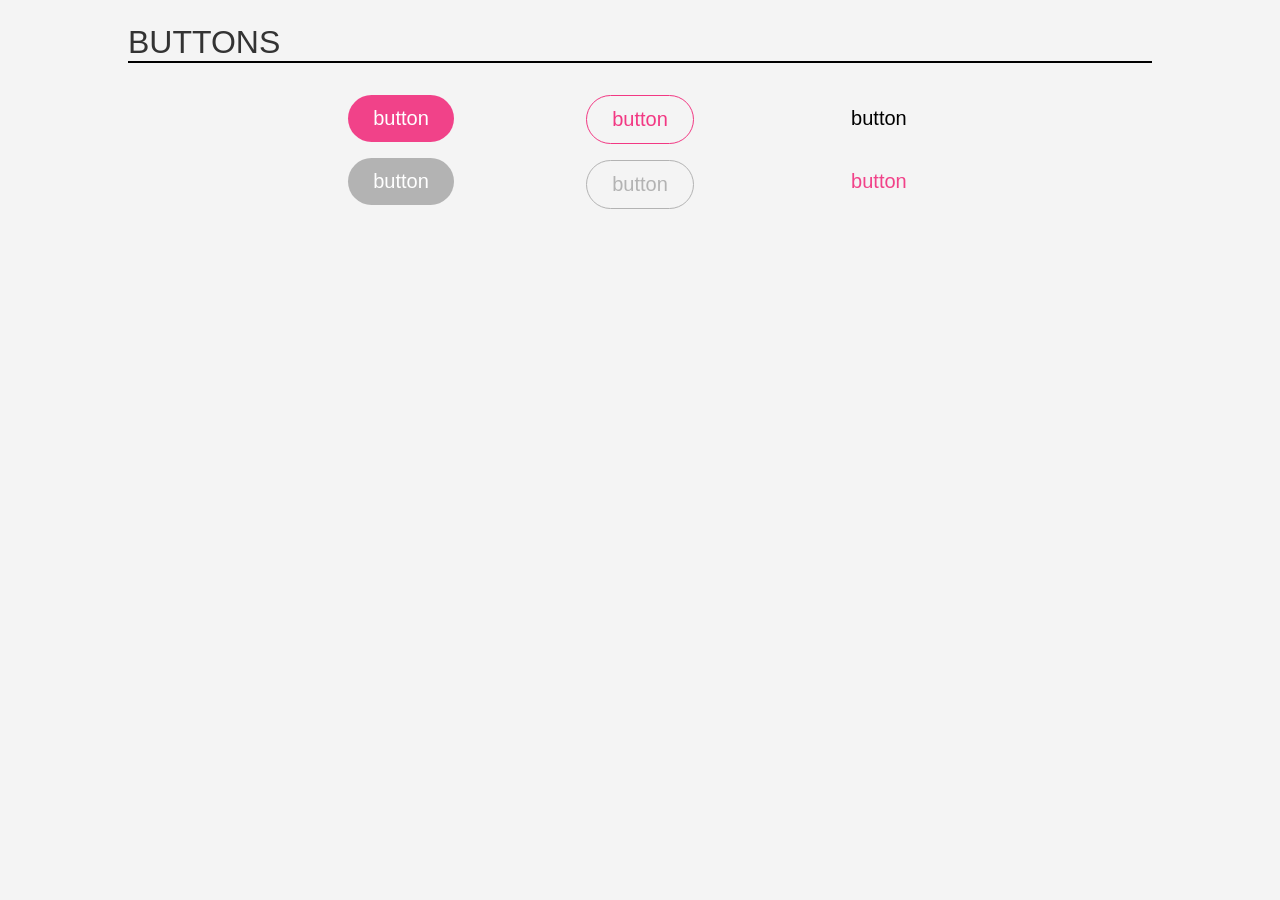
==== index.html @ bb1b0e0a "init (buttons)" ====
<!DOCTYPE html>
<html>
	<head>
		<meta charset="utf-8" />
		<meta http-equiv="X-UA-Compatible" content="IE=edge" />
		<title>UI Kit</title>
		<meta name="description" content="" />
		<meta name="viewport" content="width=device-width, initial-scale=1" />
		<link rel="stylesheet" href="utils.css" />
		<link rel="stylesheet" href="styles.css" />
	</head>
	<body>
		<div class="wrapper">
			<div class="container">
				<h1>BUTTONS</h1>
				<div class="buttons-wrapper">
					<div class="btn-container">
						<button class="btn btn-primary">button</button>
						<button disabled class="btn btn-primary">button</button>
					</div>
					<div class="btn-container">
						<button class="btn btn-secondary">button</button>
						<button disabled class="btn btn-secondary">
							button
						</button>
					</div>
					<div class="btn-container">
						<button class="btn btn-tertiary1">button</button>
						<button class="btn btn-tertiary2">button</button>
					</div>
				</div>
			</div>
		</div>
		<script src="script.js" async defer></script>
	</body>
</html>
---- utils.css ----
* {
	margin: 0;
	padding: 0;
	box-sizing: border-box;
}

html {
	font-size: 100%;
}

button {
	width: auto;
	height: auto;
	background: transparent;
	margin: 0;
	padding: 0;
	border: none;
	line-height: inherit;
	color: inherit;
	text-align: inherit;
	text-transform: none;
	overflow: visible;
	font: inherit;
	text-indent: 0;
	text-shadow: none;
	letter-spacing: normal;
	word-spacing: normal;
	cursor: pointer;
	box-shadow: none;
	outline: none;
}
---- styles.css ----
h1 {
	width: 100%;
	border-bottom: 2px solid black;
	font-weight: 400;
	text-align: start;
	margin-bottom: 1em;
}

body {
	background-color: #f4f4f4;
	padding: 1.5em 0;
	font-family: Helvetica, sans-serif;
	color: #333;
}

.wrapper {
	width: 80%;
	display: flex;
	align-items: center;
	flex-direction: column;
	gap: 4em;
	margin: auto;
}

.container {
	width: 100%;
}

/* Buttons */

.buttons-wrapper {
	display: grid;
	grid-template-columns: repeat(3, 1fr);
	max-width: 70%;
	justify-self: center;
	margin: auto;
}

.btn {
	width: max-content;
	display: inline-flex;
	justify-content: center;
	align-items: center;
	gap: 10px;
	padding: 12px 25px;
	font-family: Resist Sans Text, sans-serif;
	font-size: 20px;
	cursor: pointer;
	transition: background 0.3s, color 0.3s;

}

.btn-container {
	width: max-content;
	display: flex;
	flex-direction: column;
	gap: 1em;
	justify-self: center;
}

/* Primary button  */

.btn-primary {
	background: #f23883f0;
	border-radius: 30px;
	color: white;
}

.btn-primary:hover {
	background: #e03378;
}

.btn-primary:active {
	background: #de1f6c;
}

.btn-primary:disabled {
	background: #b3b3b3;
}

/* Secondary button */

.btn-secondary {
	border: 1px solid #f23883;
	border-radius: 30px;
	color: #f23883;
}

.btn-secondary:hover {
	background: #ff71aaf0;
	color: white;
}

.btn-secondary:active {
	background: #f14289;
	color: white;
}

.btn-secondary:disabled {
	border: 1px solid #b3b3b3;
	background-color: transparent;
	color: #b3b3b3;
}

/* Tertiary button*/

.btn-tertiary1 {
	color: black;
}

.btn-tertiary1:hover {
	color: #FE78AE;
}

.btn-tertiary1:active {
	color: #F23883F0;
}

.btn-tertiary2 {
	color: #F14289;
}

.btn-tertiary2:hover {
	color: #E03E7F;
}

.btn-tertiary2:active {
	color: #DF2B73;
}
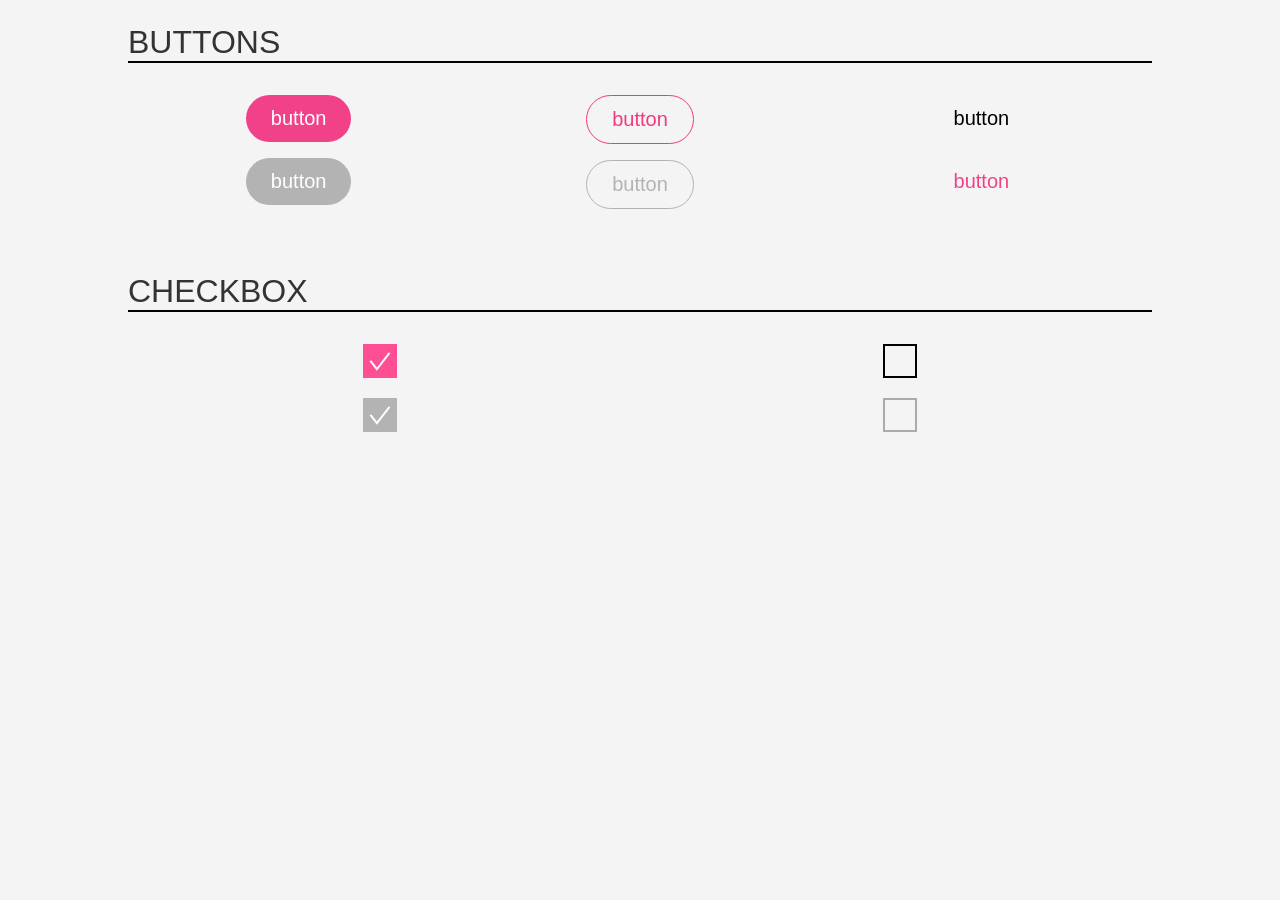
==== commit c05f16ae: "checkbox" ====
--- a/index.html
+++ b/index.html
@@ -30,6 +30,48 @@
 					</div>
 				</div>
 			</div>
+
+			<div class="container">
+				<h1>CHECKBOX</h1>
+				<div class="checkbox-wrapper">
+					<div class="checkbox-container">
+						<div class="checkbox">
+							<input
+								checked
+								type="checkbox"
+								id="checkbox-active"
+							/>
+							<label for="checkbox-active"></label>
+						</div>
+
+						<div class="checkbox">
+							<input
+								checked
+								disabled
+								type="checkbox"
+								id="checkbox-active-disabled"
+							/>
+							<label for="checkbox-active-disabled"></label>
+						</div>
+					</div>
+
+					<div class="checkbox-container">
+						<div class="checkbox">
+							<input type="checkbox" id="checkbox" />
+							<label for="checkbox"></label>
+						</div>
+						
+						<div class="checkbox">
+							<input
+								disabled
+								type="checkbox"
+								id="checkbox-disabled"
+							/>
+							<label for="checkbox-disabled"></label>
+						</div>
+					</div>
+				</div>
+			</div>
 		</div>
 		<script src="script.js" async defer></script>
 	</body>
--- a/utils.css
+++ b/utils.css
@@ -29,3 +29,25 @@
 	box-shadow: none;
 	outline: none;
 }
+
+/* input {
+	background: none;
+	border: none;
+	font-family: inherit;
+	font-size: inherit;
+	margin: 0;
+	padding: 0;
+	color: inherit;
+	
+	appearance: none;
+	-webkit-appearance: none;
+	-moz-appearance: none;
+}
+
+input::placeholder {
+	color: #888;
+}
+
+input:focus {
+	outline: none;
+} */
--- a/styles.css
+++ b/styles.css
@@ -31,8 +31,6 @@
 .buttons-wrapper {
 	display: grid;
 	grid-template-columns: repeat(3, 1fr);
-	max-width: 70%;
-	justify-self: center;
 	margin: auto;
 }
 
@@ -47,7 +45,6 @@
 	font-size: 20px;
 	cursor: pointer;
 	transition: background 0.3s, color 0.3s;
-
 }
 
 .btn-container {
@@ -109,21 +106,91 @@
 }
 
 .btn-tertiary1:hover {
-	color: #FE78AE;
+	color: #fe78ae;
 }
 
 .btn-tertiary1:active {
-	color: #F23883F0;
+	color: #f23883f0;
 }
 
 .btn-tertiary2 {
-	color: #F14289;
+	color: #f14289;
 }
 
 .btn-tertiary2:hover {
-	color: #E03E7F;
+	color: #e03e7f;
 }
 
 .btn-tertiary2:active {
-	color: #DF2B73;
-}+	color: #df2b73;
+}
+
+/* Checkbox */
+
+.checkbox-wrapper {
+	display: grid;
+	grid-template-columns: repeat(2, 1fr);
+	gap: 1em;
+	margin: auto;
+}
+
+.checkbox-container {
+	width: max-content;
+	display: flex;
+	flex-direction: column;
+	gap: 1em;
+	justify-self: center;
+}
+
+.checkbox input[type="checkbox"] {
+	display: none;
+}
+
+.checkbox label {
+	display: inline-block;
+	position: relative;
+	padding: 0;
+	width: 34px;
+	height: 34px;
+	border: 2px solid #000000;
+	background-color: transparent;
+	transition: background-color 0.3s, border-color 0.3s, border-width 0.05s;
+	cursor: pointer;
+}
+
+.checkbox input[type="checkbox"]:checked + label {
+	background-color: #ff4690f0;
+	border: none;
+}
+
+.checkbox input[type="checkbox"]:checked + label::after {
+	content: url('data:image/svg+xml;utf8,<svg xmlns="http://www.w3.org/2000/svg" width="34" height="34" viewBox="0 0 34 34" fill="none"><path d="M7.4375 16.8559L13.8823 25.0359L26.5241 8.92383" stroke="white" stroke-width="1.98302"/></svg>');
+	position: absolute;
+	top: 0;
+	left: 0;
+	width: 34px;
+	height: 34px;
+}
+
+/* Hovered */
+.checkbox input[type="checkbox"]:hover:not(:disabled) + label {
+	border-color: #f23883;
+}
+
+.checkbox input[type="checkbox"]:checked:hover:not(:disabled) + label {
+	background-color: #f23883;
+	border: none;
+}
+
+/* Disabled */
+
+.checkbox input[type="checkbox"]:disabled + label {
+	background-color: #b3b3b3;
+	border: none;
+	cursor: default;
+}
+
+.checkbox input[type="checkbox"]:not(:checked):disabled + label {
+	background-color: transparent;
+	border: 2px solid #0000004d;
+}
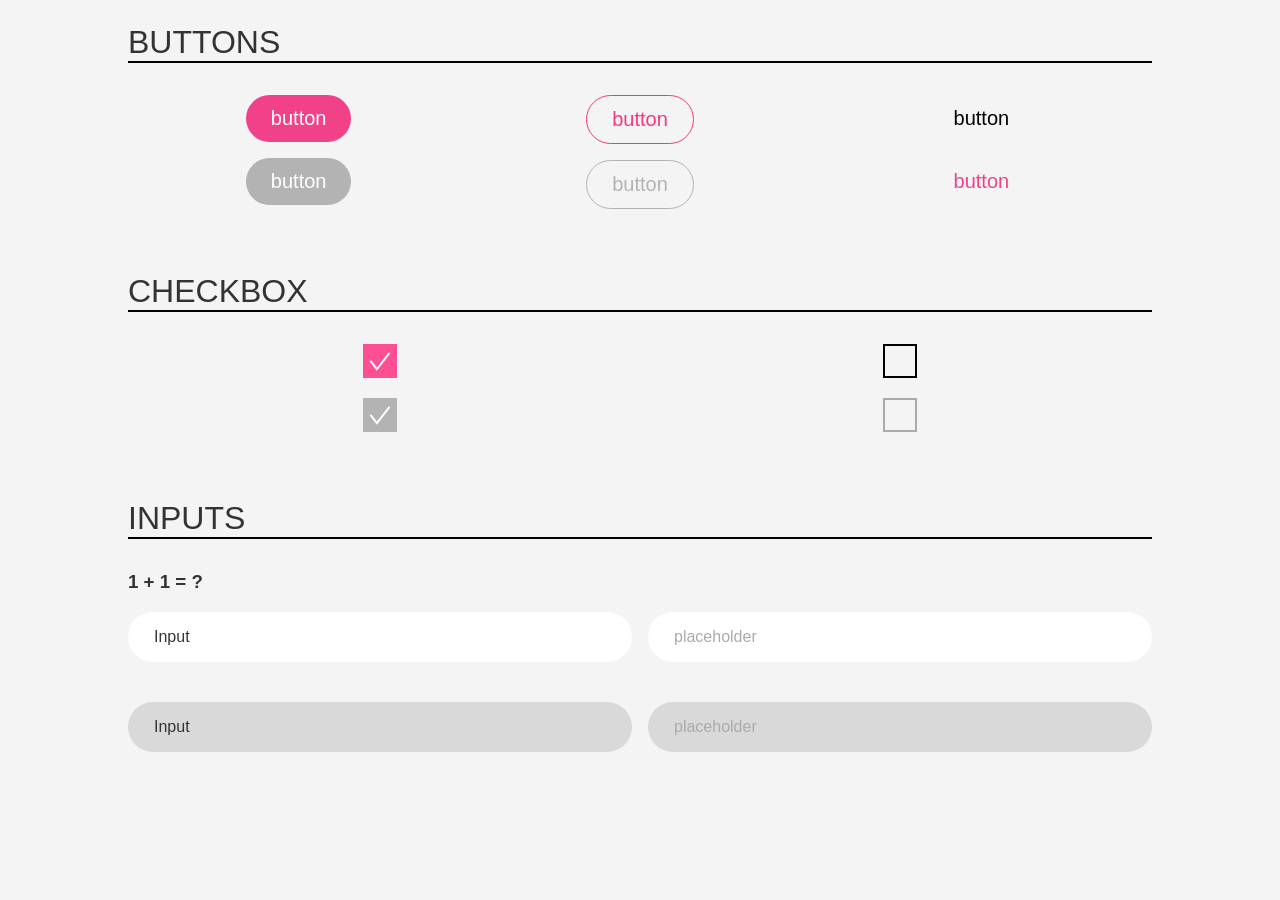
==== commit bc0ff092: "inputs" ====
--- a/index.html
+++ b/index.html
@@ -60,7 +60,7 @@
 							<input type="checkbox" id="checkbox" />
 							<label for="checkbox"></label>
 						</div>
-						
+
 						<div class="checkbox">
 							<input
 								disabled
@@ -72,6 +72,43 @@
 					</div>
 				</div>
 			</div>
+
+			<div class="container">
+				<h1>INPUTS</h1>
+				<h3 style="margin-bottom: 1em">1 + 1 = ?</h3>
+				<div class="input-wrapper">
+					<div class="input-container">
+						<div class="input-group">
+							<input
+								type="text"
+								placeholder="placeholder"
+								value="Input"
+							/>
+						</div>
+						<div class="input-group">
+							<input
+								disabled
+								type="text"
+								placeholder="placeholder"
+								value="Input"
+							/>
+						</div>
+					</div>
+
+					<div class="input-container">
+						<div class="input-group">
+							<input type="text" placeholder="placeholder" />
+						</div>
+						<div class="input-group">
+							<input
+								disabled
+								type="text"
+								placeholder="placeholder"
+							/>
+						</div>
+					</div>
+				</div>
+			</div>
 		</div>
 		<script src="script.js" async defer></script>
 	</body>
--- a/utils.css
+++ b/utils.css
@@ -30,7 +30,7 @@
 	outline: none;
 }
 
-/* input {
+input {
 	background: none;
 	border: none;
 	font-family: inherit;
@@ -38,7 +38,7 @@
 	margin: 0;
 	padding: 0;
 	color: inherit;
-	
+
 	appearance: none;
 	-webkit-appearance: none;
 	-moz-appearance: none;
@@ -50,4 +50,4 @@
 
 input:focus {
 	outline: none;
-} */
+}
--- a/styles.css
+++ b/styles.css
@@ -194,3 +194,74 @@
 	background-color: transparent;
 	border: 2px solid #0000004d;
 }
+
+/* Inputs */
+
+.input-wrapper {
+	display: grid;
+	grid-template-columns: repeat(2, 1fr);
+	gap: 1em;
+	margin: auto;
+}
+
+.input-container {
+	width: 100%;
+	display: flex;
+	flex-direction: column;
+	gap: 2.5em;
+	justify-self: center;
+}
+
+.input-group {
+	position: relative;
+	display: flex;
+	flex-direction: column;
+	gap: 10px;
+}
+
+.input-group label {
+	position: absolute;
+	font-size: 14px;
+	color: #E8524E;
+	bottom: -25px;
+	opacity: 0;
+	transition: opacity 0.3s ease;
+}
+
+.input-group label.visible {
+	opacity: 1;
+}
+
+.input-container input {
+	padding: 15px 25px;
+	border-radius: 30px;
+	border: 1px solid transparent;
+	background-color: white;
+	font-size: 16px;
+	transition: border 0.3s;
+}
+
+.input-container input::placeholder {
+	color: #ababab;
+}
+
+.input-container input:hover:not(:disabled) {
+	border: 1px solid #928989;
+}
+
+.input-container input:focus:not(:disabled) {
+	border: 1px solid #5ba9ff;
+}
+
+.input-container input:disabled {
+	background: #d9d9d9;
+}
+
+.input-container .correct {
+	border: 1px solid #3ec632 !important;
+}
+
+.input-container .error {
+	border: 1px solid #e6423e !important;
+}
+
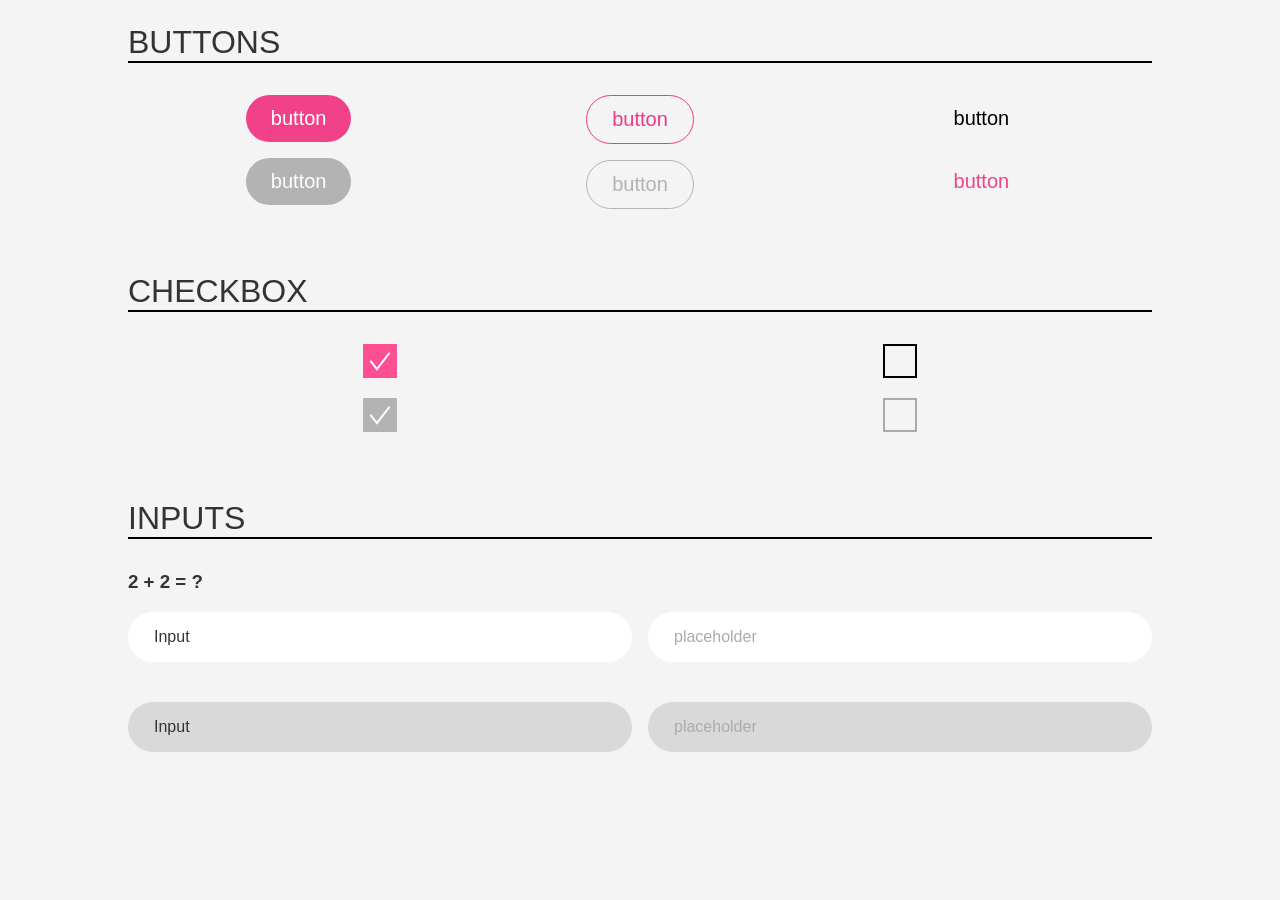
==== commit 2580ab54: "fix secondary button outline on hover and active" ====
--- a/index.html
+++ b/index.html
@@ -75,7 +75,7 @@
 
 			<div class="container">
 				<h1>INPUTS</h1>
-				<h3 style="margin-bottom: 1em">1 + 1 = ?</h3>
+				<h3 style="margin-bottom: 1em">2 + 2 = ?</h3>
 				<div class="input-wrapper">
 					<div class="input-container">
 						<div class="input-group">
--- a/styles.css
+++ b/styles.css
@@ -1,9 +1,9 @@
 h1 {
 	width: 100%;
+	margin-bottom: 1em;
 	border-bottom: 2px solid black;
 	font-weight: 400;
 	text-align: start;
-	margin-bottom: 1em;
 }
 
 body {
@@ -44,7 +44,7 @@
 	font-family: Resist Sans Text, sans-serif;
 	font-size: 20px;
 	cursor: pointer;
-	transition: background 0.3s, color 0.3s;
+	transition: background 0.3s, color 0.3s, border-color 0.3s;
 }
 
 .btn-container {
@@ -86,16 +86,18 @@
 .btn-secondary:hover {
 	background: #ff71aaf0;
 	color: white;
+	border-color: #ff71aaf0;
 }
 
 .btn-secondary:active {
 	background: #f14289;
 	color: white;
+	border-color: #f14289;
 }
 
 .btn-secondary:disabled {
+	background-color: transparent;
 	border: 1px solid #b3b3b3;
-	background-color: transparent;
 	color: #b3b3b3;
 }
 
@@ -129,8 +131,8 @@
 
 .checkbox-wrapper {
 	display: grid;
+	gap: 1em;
 	grid-template-columns: repeat(2, 1fr);
-	gap: 1em;
 	margin: auto;
 }
 
@@ -147,13 +149,13 @@
 }
 
 .checkbox label {
-	display: inline-block;
-	position: relative;
-	padding: 0;
 	width: 34px;
 	height: 34px;
+	background-color: transparent;
+	display: inline-block;
+	padding: 0;
 	border: 2px solid #000000;
-	background-color: transparent;
+	position: relative;
 	transition: background-color 0.3s, border-color 0.3s, border-width 0.05s;
 	cursor: pointer;
 }
@@ -164,12 +166,12 @@
 }
 
 .checkbox input[type="checkbox"]:checked + label::after {
+	width: 34px;
+	height: 34px;
 	content: url('data:image/svg+xml;utf8,<svg xmlns="http://www.w3.org/2000/svg" width="34" height="34" viewBox="0 0 34 34" fill="none"><path d="M7.4375 16.8559L13.8823 25.0359L26.5241 8.92383" stroke="white" stroke-width="1.98302"/></svg>');
 	position: absolute;
 	top: 0;
 	left: 0;
-	width: 34px;
-	height: 34px;
 }
 
 /* Hovered */
@@ -199,8 +201,8 @@
 
 .input-wrapper {
 	display: grid;
+	gap: 1em;
 	grid-template-columns: repeat(2, 1fr);
-	gap: 1em;
 	margin: auto;
 }
 
@@ -213,16 +215,16 @@
 }
 
 .input-group {
+	display: flex;
+	flex-direction: column;
+	gap: 10px;
 	position: relative;
-	display: flex;
-	flex-direction: column;
-	gap: 10px;
 }
 
 .input-group label {
-	position: absolute;
 	font-size: 14px;
 	color: #E8524E;
+	position: absolute;
 	bottom: -25px;
 	opacity: 0;
 	transition: opacity 0.3s ease;
@@ -233,10 +235,10 @@
 }
 
 .input-container input {
+	background-color: white;
 	padding: 15px 25px;
+	border: 1px solid transparent;
 	border-radius: 30px;
-	border: 1px solid transparent;
-	background-color: white;
 	font-size: 16px;
 	transition: border 0.3s;
 }
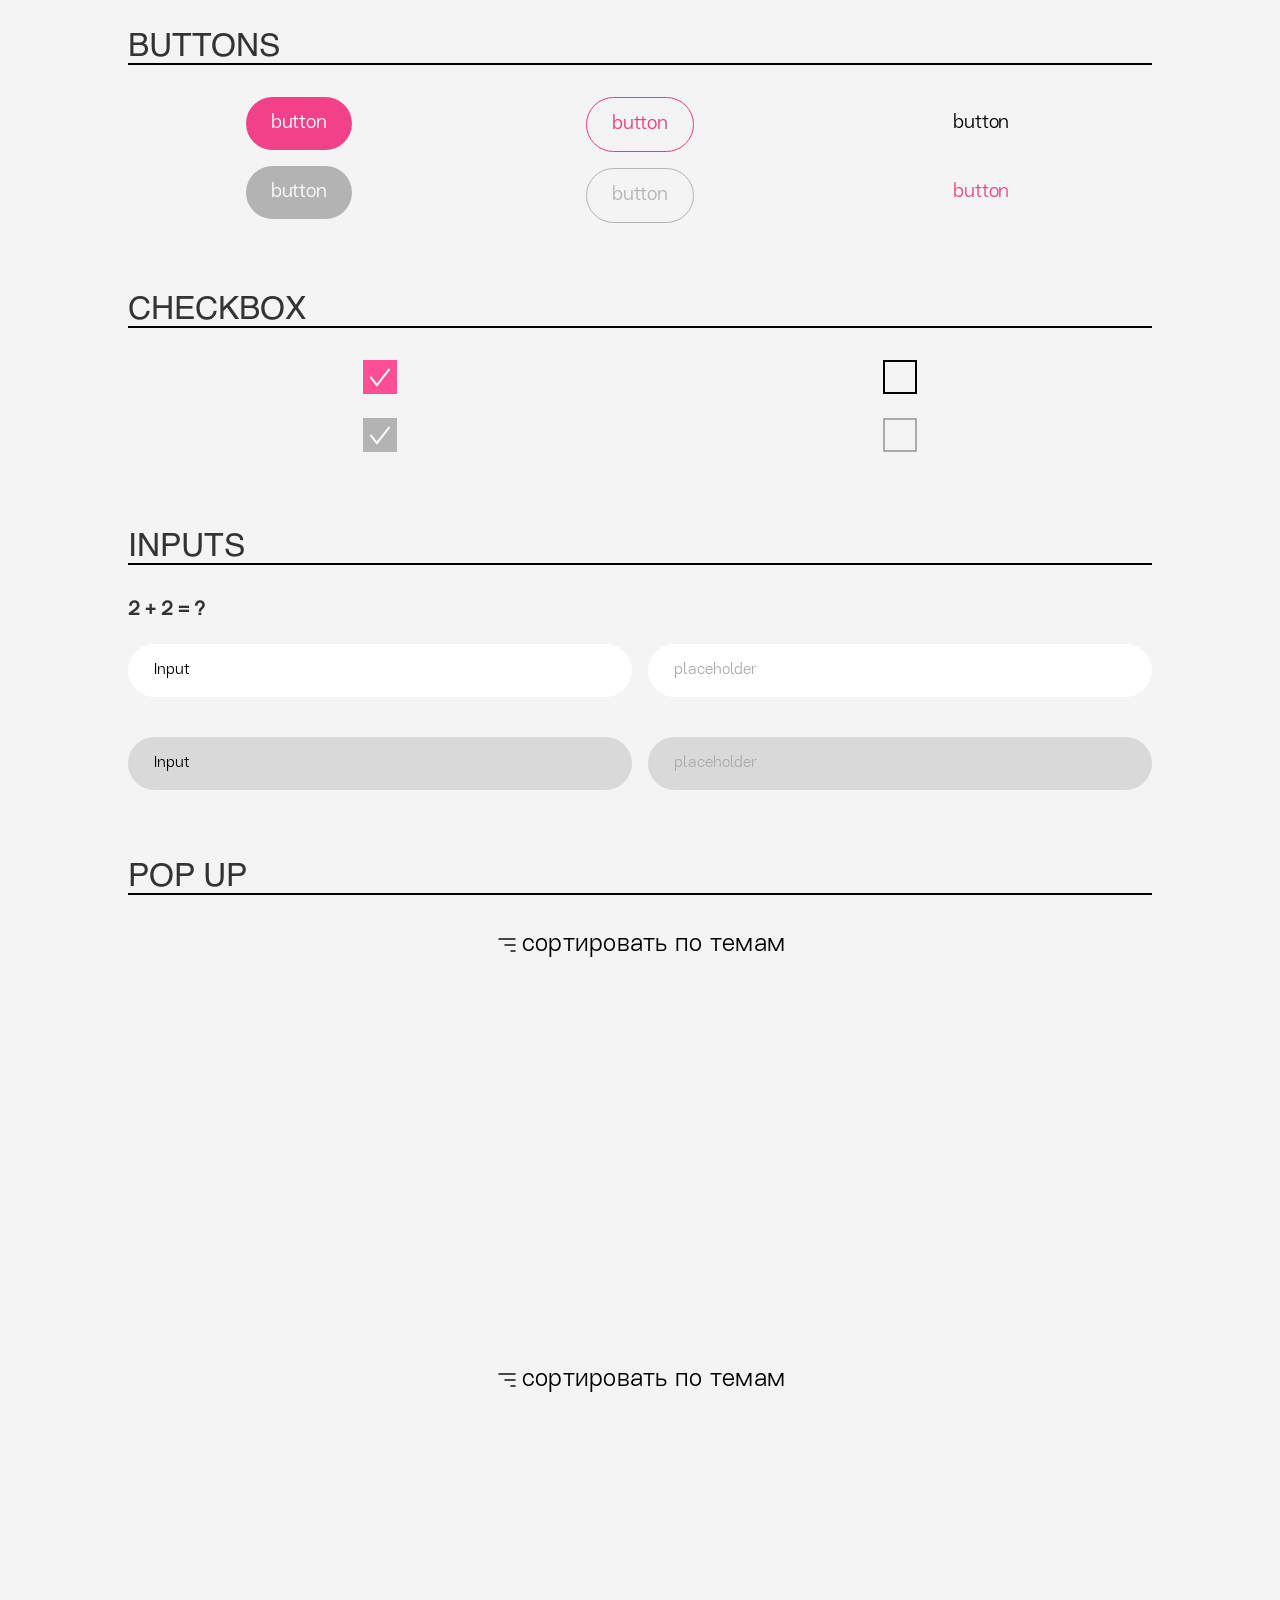
==== commit 503a0ba9: "pop-up" ====
--- a/index.html
+++ b/index.html
@@ -80,6 +80,7 @@
 					<div class="input-container">
 						<div class="input-group">
 							<input
+								class="input-text"
 								type="text"
 								placeholder="placeholder"
 								value="Input"
@@ -87,6 +88,7 @@
 						</div>
 						<div class="input-group">
 							<input
+								class="input-text"
 								disabled
 								type="text"
 								placeholder="placeholder"
@@ -97,14 +99,158 @@
 
 					<div class="input-container">
 						<div class="input-group">
-							<input type="text" placeholder="placeholder" />
-						</div>
-						<div class="input-group">
-							<input
-								disabled
-								type="text"
-								placeholder="placeholder"
-							/>
+							<input
+								class="input-text"
+								type="text"
+								placeholder="placeholder"
+							/>
+						</div>
+						<div class="input-group">
+							<input
+								class="input-text"
+								disabled
+								type="text"
+								placeholder="placeholder"
+							/>
+						</div>
+					</div>
+				</div>
+			</div>
+
+			<div class="container">
+				<h1>POP UP</h1>
+				<div class="popup-group">
+					<button class="sorting-group" onclick="onClickSort1()">
+						<svg
+							width="24"
+							height="24"
+							viewBox="0 0 24 24"
+							fill="none"
+							xmlns="http://www.w3.org/2000/svg"
+						>
+							<path
+								d="M4 6H20M10 12H20M16 18H20"
+								stroke="black"
+								stroke-opacity="0.94"
+								stroke-width="1.5"
+								stroke-linecap="round"
+								stroke-linejoin="round"
+							/>
+						</svg>
+						<span class="sorting-text">cортировать по темам</span>
+					</button>
+					<div class="popup" id="popup1">
+						<div class="popup-content">
+							<div class="popup-header">
+								<div class="popup-title" id="popup-title">
+									Подбери ленту по своему вкусу!
+								</div>
+								<button
+									class="popup-close"
+									onclick="onClickClose1()"
+								>
+									<svg
+										width="27"
+										height="27"
+										viewBox="0 0 27 27"
+										fill="none"
+										xmlns="http://www.w3.org/2000/svg"
+									>
+										<path
+											d="M4.5 4.5L22.5 22.5"
+											stroke="#ACACAC"
+											stroke-width="1.5"
+											stroke-linecap="round"
+											stroke-linejoin="round"
+										/>
+										<path
+											d="M4.5 22.5L22.5 4.5"
+											stroke="#ACACAC"
+											stroke-width="1.5"
+											stroke-linecap="round"
+											stroke-linejoin="round"
+										/>
+									</svg>
+								</button>
+							</div>
+							<div class="popup-body">
+								<div class="popup-search-container">
+									<input
+										type="text"
+										class="popup-search-input input-text"
+										placeholder="найти"
+									/>
+								</div>
+								<div class="popup-tags"></div>
+							</div>
+						</div>
+					</div>
+				</div>
+
+				<div class="popup-group">
+					<button class="sorting-group" onclick="onClickSort2()">
+						<svg
+							width="24"
+							height="24"
+							viewBox="0 0 24 24"
+							fill="none"
+							xmlns="http://www.w3.org/2000/svg"
+						>
+							<path
+								d="M4 6H20M10 12H20M16 18H20"
+								stroke="black"
+								stroke-opacity="0.94"
+								stroke-width="1.5"
+								stroke-linecap="round"
+								stroke-linejoin="round"
+							/>
+						</svg>
+						<span class="sorting-text">cортировать по темам</span>
+					</button>
+					<div class="popup" id="popup2">
+						<div class="popup-content">
+							<div class="popup-header">
+								<div class="popup-title" id="popup-title">
+									Читайте статьи по своему вкусу!
+								</div>
+								<button
+									class="popup-close"
+									onclick="onClickClose2()"
+								>
+									<svg
+										width="27"
+										height="27"
+										viewBox="0 0 27 27"
+										fill="none"
+										xmlns="http://www.w3.org/2000/svg"
+									>
+										<path
+											d="M4.5 4.5L22.5 22.5"
+											stroke="#ACACAC"
+											stroke-width="1.5"
+											stroke-linecap="round"
+											stroke-linejoin="round"
+										/>
+										<path
+											d="M4.5 22.5L22.5 4.5"
+											stroke="#ACACAC"
+											stroke-width="1.5"
+											stroke-linecap="round"
+											stroke-linejoin="round"
+										/>
+									</svg>
+								</button>
+							</div>
+							<div class="popup-body">
+								<div class="popup-search-container">
+									<input
+										type="text"
+										class="popup-search-input input-text"
+										placeholder="найти"
+									/>
+								</div>
+								<div class="popup-tags"></div>
+							</div>
 						</div>
 					</div>
 				</div>
--- a/styles.css
+++ b/styles.css
@@ -1,29 +1,57 @@
+@font-face {
+	font-family: Resist Sans Text;
+	font-weight: 400;
+	src: url("fonts/Resist-Sans-Text/ResistSansText-Regular.ttf")
+			format("truetype"),
+		url("fonts/Resist-Sans-Text/ResistSansText-Regular.woff") format("woff"),
+		url("fonts/Resist-Sans-Text/ResistSansText-Regular.woff2")
+			format("woff2"),
+		url("fonts/Resist-Sans-Text/ResistSansText-Regular.eot")
+			format("embedded-opentype");
+}
+
+@font-face {
+	font-family: Resist Sans Text;
+	font-weight: 300;
+	src: url("fonts/Resist-Sans-Text/ResistSansText-Light.ttf")
+			format("truetype"),
+		url("fonts/Resist-Sans-Text/ResistSansText-Light.woff") format("woff"),
+		url("fonts/Resist-Sans-Text/ResistSansText-Light.woff2") format("woff2"),
+		url("fonts/Resist-Sans-Text/ResistSansText-Light.eot")
+			format("embedded-opentype");
+}
+
+@font-face {
+	font-family: Helvetica;
+	src: url("fonts/Helvetica/helvetica_regular.otf") format("opentype");
+}
+
 h1 {
 	width: 100%;
 	margin-bottom: 1em;
 	border-bottom: 2px solid black;
 	font-weight: 400;
 	text-align: start;
+	font-family: Helvetica;
 }
 
 body {
 	background-color: #f4f4f4;
 	padding: 1.5em 0;
-	font-family: Helvetica, sans-serif;
+	font-family: Resist Sans Text;
 	color: #333;
 }
 
 .wrapper {
+	display: flex;
+	align-items: center;
+	flex-direction: column;
+	gap: 4em;
+	margin: auto;
+}
+
+.container {
 	width: 80%;
-	display: flex;
-	align-items: center;
-	flex-direction: column;
-	gap: 4em;
-	margin: auto;
-}
-
-.container {
-	width: 100%;
 }
 
 /* Buttons */
@@ -35,16 +63,22 @@
 }
 
 .btn {
-	width: max-content;
 	display: inline-flex;
 	justify-content: center;
 	align-items: center;
 	gap: 10px;
 	padding: 12px 25px;
-	font-family: Resist Sans Text, sans-serif;
+	font-family: Resist Sans Text;
 	font-size: 20px;
-	cursor: pointer;
+	font-weight: 300;
+	/* line-height: 85%; */
+	font-style: normal;
+	letter-spacing: -0.22px;
 	transition: background 0.3s, color 0.3s, border-color 0.3s;
+}
+
+.btn:disabled {
+	cursor: default;
 }
 
 .btn-container {
@@ -223,7 +257,7 @@
 
 .input-group label {
 	font-size: 14px;
-	color: #E8524E;
+	color: #e8524e;
 	position: absolute;
 	bottom: -25px;
 	opacity: 0;
@@ -234,28 +268,33 @@
 	opacity: 1;
 }
 
-.input-container input {
+.input-text {
 	background-color: white;
-	padding: 15px 25px;
+	padding: 14px 25px;
 	border: 1px solid transparent;
 	border-radius: 30px;
+	font-family: Resist Sans Text;
 	font-size: 16px;
+	font-weight: 300;
+	line-height: normal;
+	font-style: normal;
+	color: #000;
 	transition: border 0.3s;
 }
 
-.input-container input::placeholder {
+.input-text::placeholder {
 	color: #ababab;
 }
 
-.input-container input:hover:not(:disabled) {
+.input-text:hover:not(:disabled) {
 	border: 1px solid #928989;
 }
 
-.input-container input:focus:not(:disabled) {
+.input-text:focus:not(:disabled) {
 	border: 1px solid #5ba9ff;
 }
 
-.input-container input:disabled {
+.input-text:disabled {
 	background: #d9d9d9;
 }
 
@@ -267,3 +306,98 @@
 	border: 1px solid #e6423e !important;
 }
 
+/* Popup */
+
+.sorting-group {
+	width: max-content;
+	display: flex;
+	align-items: center;
+	gap: 3px;
+	margin: auto;
+}
+
+.sorting-text {
+	font-size: 25px;
+	font-weight: 300;
+	font-style: normal;
+	color: #000;
+	letter-spacing: 0.28px;
+}
+
+.popup-group {
+	display: flex;
+	flex-direction: column;
+	width: max-content;
+	margin: auto;
+}
+
+.popup {
+	opacity: 0;
+	background: #fff;
+	border: 1px solid #c6c6c6;
+	border-radius: 15px;
+	max-width: max-content;
+	padding-top: 18px;
+	padding-bottom: 36px;
+	max-width: 525px;
+	transition: opacity 0.3s ease-in-out;
+}
+
+.visible {
+	opacity: 1;
+}
+
+.popup-header {
+	display: inline-flex;
+	border-bottom: 1px solid rgba(167, 167, 167, 0.94);
+	margin: 0 10px;
+	padding-left: 16px;
+	gap: 80px;
+}
+
+.popup-close svg path{
+	stroke: #ACACAC;
+	transition: stroke 0.3s;
+}
+.popup-close:hover svg path{
+	stroke: #CBCBCB;
+}
+
+.popup-title {
+	font-size: 25px;
+	font-weight: 300;
+	font-style: normal;
+	color: #f23883;
+	letter-spacing: 0.28px;
+}
+
+.popup-search-container {
+	position: relative;
+	display: flex;
+	justify-content: center;
+	margin: 27px 24px 10px;
+}
+
+.popup-search-input {
+	border: 1px solid black;
+	width: 100%;
+}
+
+.popup-tags {
+	display: flex;
+	flex-wrap: wrap;
+	gap: 10px;
+	row-gap: 0;
+	padding: 0 33px;
+	max-width: max-content;
+}
+
+.popup-tag {
+	color: #000;
+	font-size: 25px;
+	font-style: normal;
+	font-weight: 300;
+	line-height: normal;
+	width: fit-content;
+	transition: color 0.3s;
+}
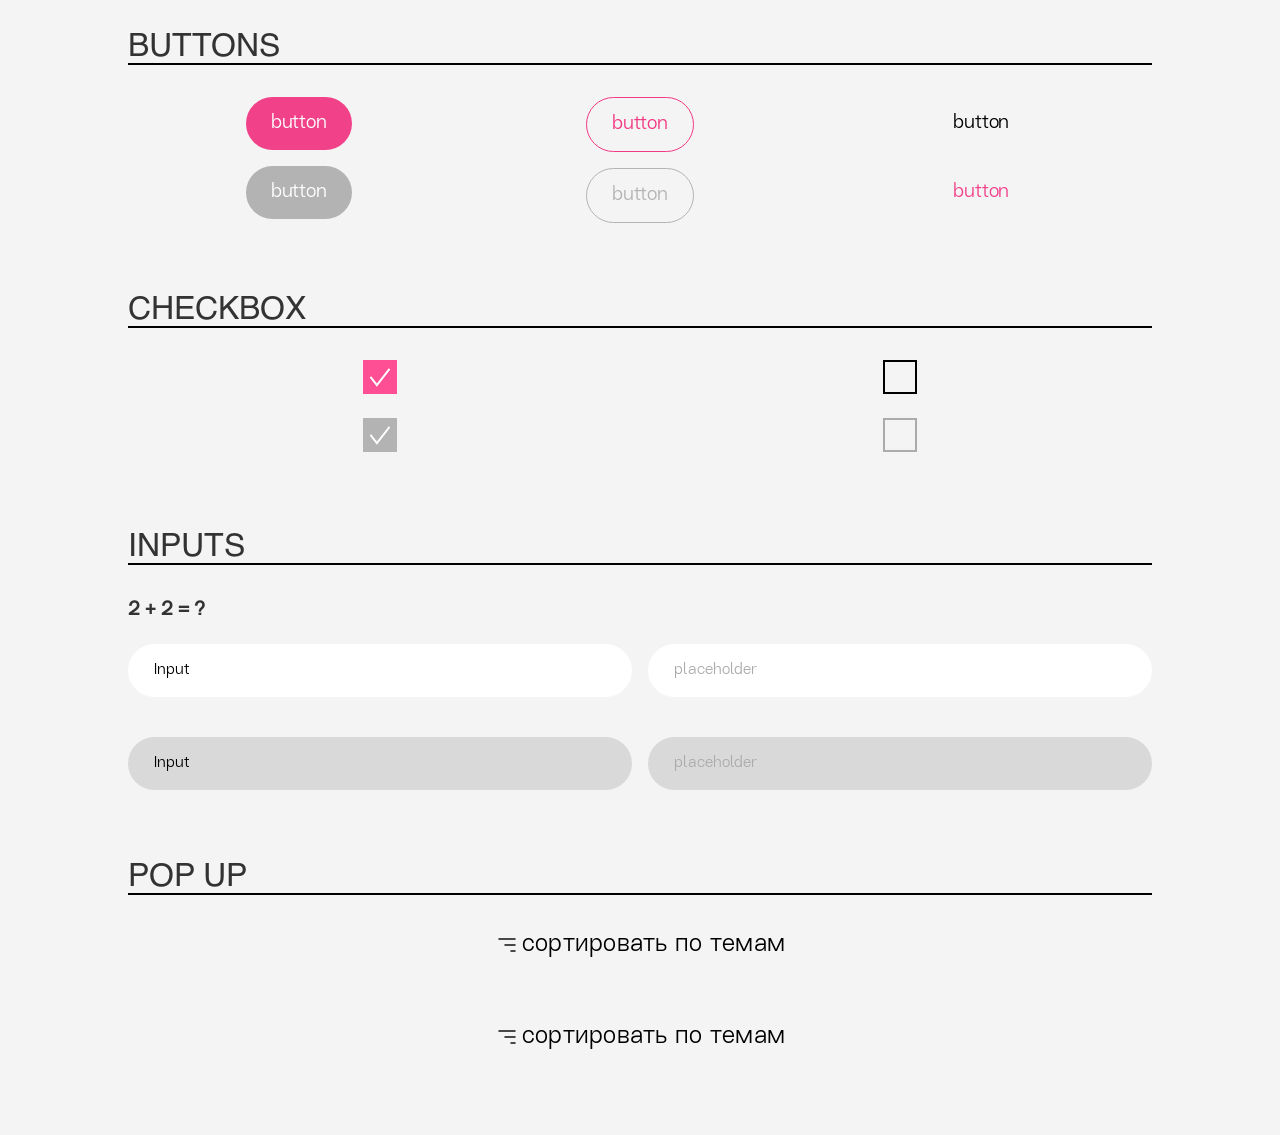
==== commit 907cd20f: "add tag clicking functionality" ====
--- a/index.html
+++ b/index.html
@@ -80,7 +80,7 @@
 					<div class="input-container">
 						<div class="input-group">
 							<input
-								class="input-text"
+								class="input-text input-state"
 								type="text"
 								placeholder="placeholder"
 								value="Input"
@@ -88,7 +88,7 @@
 						</div>
 						<div class="input-group">
 							<input
-								class="input-text"
+								class="input-text input-state"
 								disabled
 								type="text"
 								placeholder="placeholder"
@@ -100,14 +100,14 @@
 					<div class="input-container">
 						<div class="input-group">
 							<input
-								class="input-text"
-								type="text"
-								placeholder="placeholder"
-							/>
-						</div>
-						<div class="input-group">
-							<input
-								class="input-text"
+								class="input-text input-state"
+								type="text"
+								placeholder="placeholder"
+							/>
+						</div>
+						<div class="input-group">
+							<input
+								class="input-text input-state"
 								disabled
 								type="text"
 								placeholder="placeholder"
@@ -177,6 +177,7 @@
 								<div class="popup-search-container">
 									<input
 										type="text"
+										id="popup1-input"
 										class="popup-search-input input-text"
 										placeholder="найти"
 									/>
@@ -245,6 +246,7 @@
 								<div class="popup-search-container">
 									<input
 										type="text"
+										id="popup2-input"
 										class="popup-search-input input-text"
 										placeholder="найти"
 									/>
--- a/styles.css
+++ b/styles.css
@@ -332,20 +332,23 @@
 }
 
 .popup {
+	overflow: hidden;
+	max-height: 0;
 	opacity: 0;
 	background: #fff;
 	border: 1px solid #c6c6c6;
 	border-radius: 15px;
-	max-width: max-content;
 	padding-top: 18px;
 	padding-bottom: 36px;
 	max-width: 525px;
-	transition: opacity 0.3s ease-in-out;
-}
-
-.visible {
+	transition: max-height 0.3s ease-in-out, opacity 0.3s ease-in-out;
+  }
+  
+  .visible {
+	max-height: 400px;
 	opacity: 1;
-}
+  }
+  
 
 .popup-header {
 	display: inline-flex;
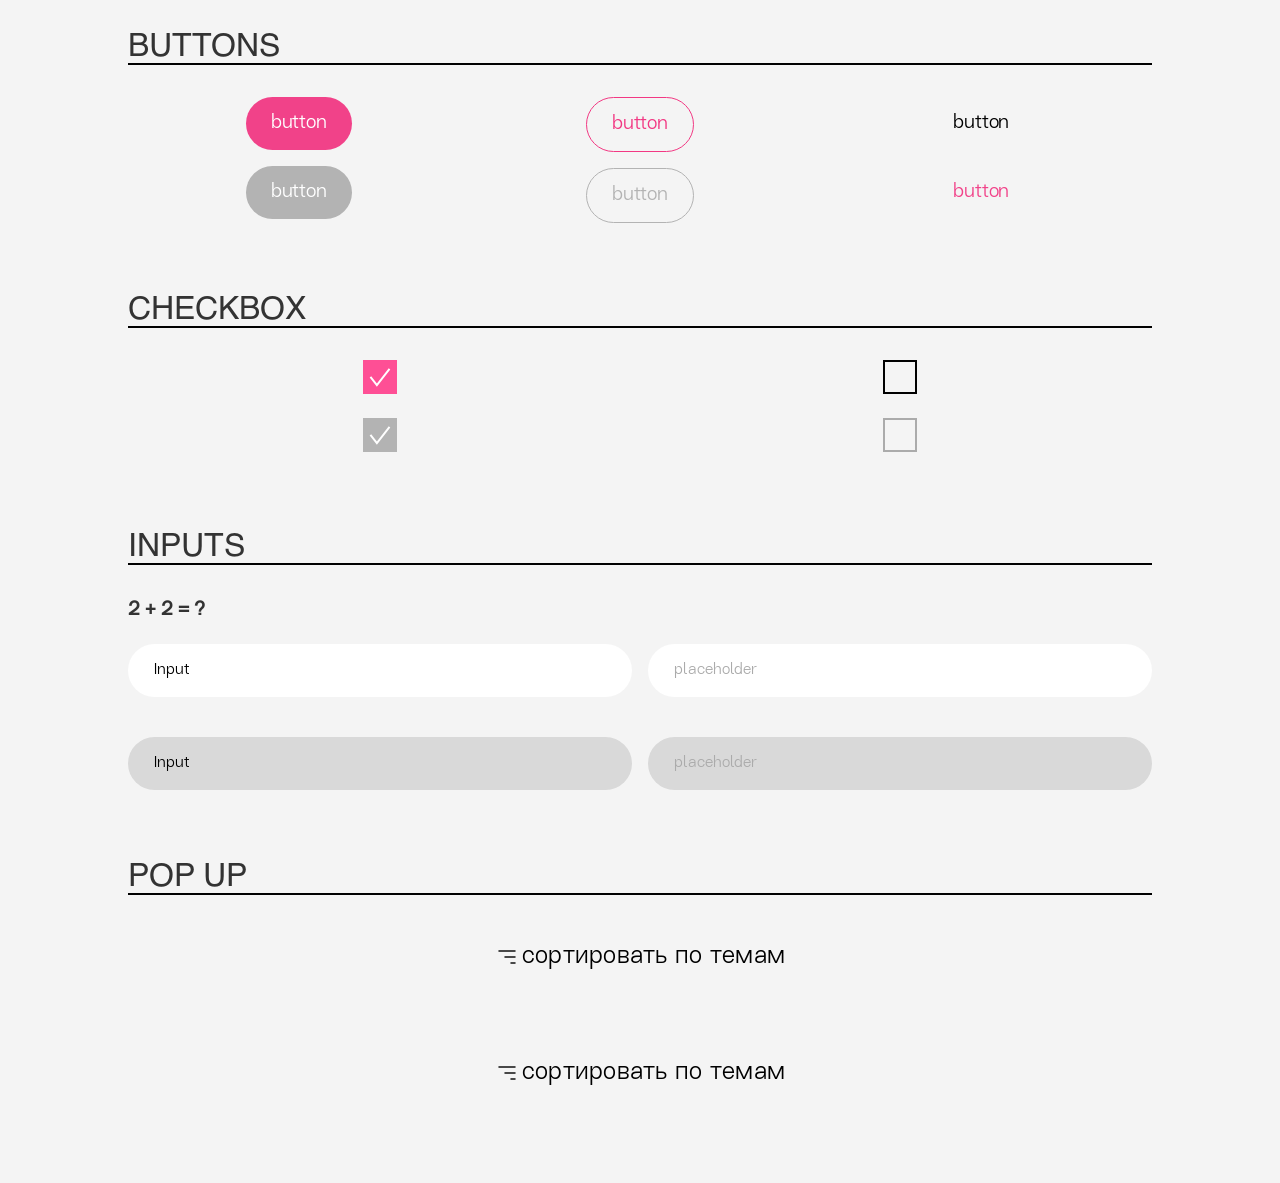
==== commit 941b3b03: "add tertiary for sort button" ====
--- a/index.html
+++ b/index.html
@@ -120,7 +120,10 @@
 			<div class="container">
 				<h1>POP UP</h1>
 				<div class="popup-group">
-					<button class="sorting-group" onclick="onClickSort1()">
+					<button
+						class="sorting-group btn btn-tertiary1"
+						onclick="onClickSort1()"
+					>
 						<svg
 							width="24"
 							height="24"
@@ -137,7 +140,7 @@
 								stroke-linejoin="round"
 							/>
 						</svg>
-						<span class="sorting-text">cортировать по темам</span>
+						<span>сортировать по темам</span>
 					</button>
 					<div class="popup" id="popup1">
 						<div class="popup-content">
@@ -189,7 +192,7 @@
 				</div>
 
 				<div class="popup-group">
-					<button class="sorting-group" onclick="onClickSort2()">
+					<button class="sorting-group btn btn-tertiary1" onclick="onClickSort2()">
 						<svg
 							width="24"
 							height="24"
@@ -206,7 +209,7 @@
 								stroke-linejoin="round"
 							/>
 						</svg>
-						<span class="sorting-text">cортировать по темам</span>
+						<span>cортировать по темам</span>
 					</button>
 					<div class="popup" id="popup2">
 						<div class="popup-content">
--- a/styles.css
+++ b/styles.css
@@ -77,6 +77,10 @@
 	transition: background 0.3s, color 0.3s, border-color 0.3s;
 }
 
+.btn svg path {
+	transition: stroke 0.3s;
+}
+
 .btn:disabled {
 	cursor: default;
 }
@@ -147,6 +151,14 @@
 
 .btn-tertiary1:active {
 	color: #f23883f0;
+}
+
+.btn-tertiary1:hover svg path {
+	stroke: #fe78ae;
+}
+
+.btn-tertiary1:active svg path{
+	stroke: #f23883f0;
 }
 
 .btn-tertiary2 {
@@ -314,15 +326,13 @@
 	align-items: center;
 	gap: 3px;
 	margin: auto;
-}
-
-.sorting-text {
 	font-size: 25px;
 	font-weight: 300;
 	font-style: normal;
 	color: #000;
 	letter-spacing: 0.28px;
 }
+
 
 .popup-group {
 	display: flex;
